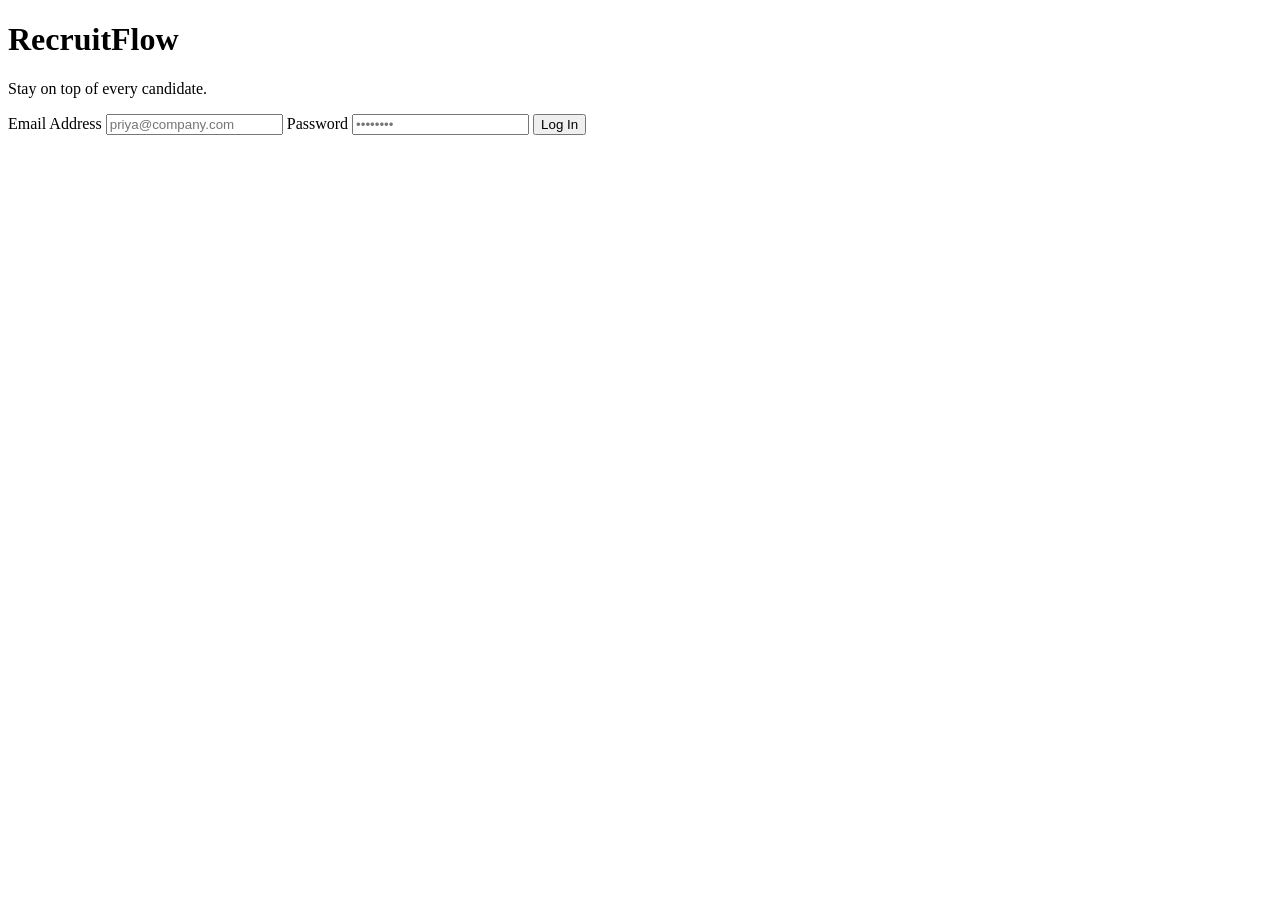
==== index.html @ 89f7e14b "Creating initial shell of website" ====
<!DOCTYPE html>
<html lang="en">
<head>
  <meta charset="UTF-8">
  <meta name="viewport" content="width=device-width, initial-scale=1.0">
  <title>RecruitFlow — Login</title>
  <link rel="stylesheet" href="css/style.css">
</head>
<body class="login-body">
  <div class="login-card">
    <h1 class="logo">RecruitFlow</h1>
    <p class="tagline">Stay on top of every candidate.</p>

    <form onsubmit="handleLogin(event)">
      <label for="email">Email Address</label>
      <input type="email" id="email" placeholder="priya@company.com" required>

      <label for="password">Password</label>
      <input type="password" id="password" placeholder="••••••••" required>

      <button type="submit" class="btn-primary">Log In</button>
    </form>
  </div>

  <script>
    function handleLogin(e) {
      e.preventDefault();
      // Placeholder: real authentication would go here
      window.location.href = "dashboard.html";
    }
  </script>
</body>
</html>
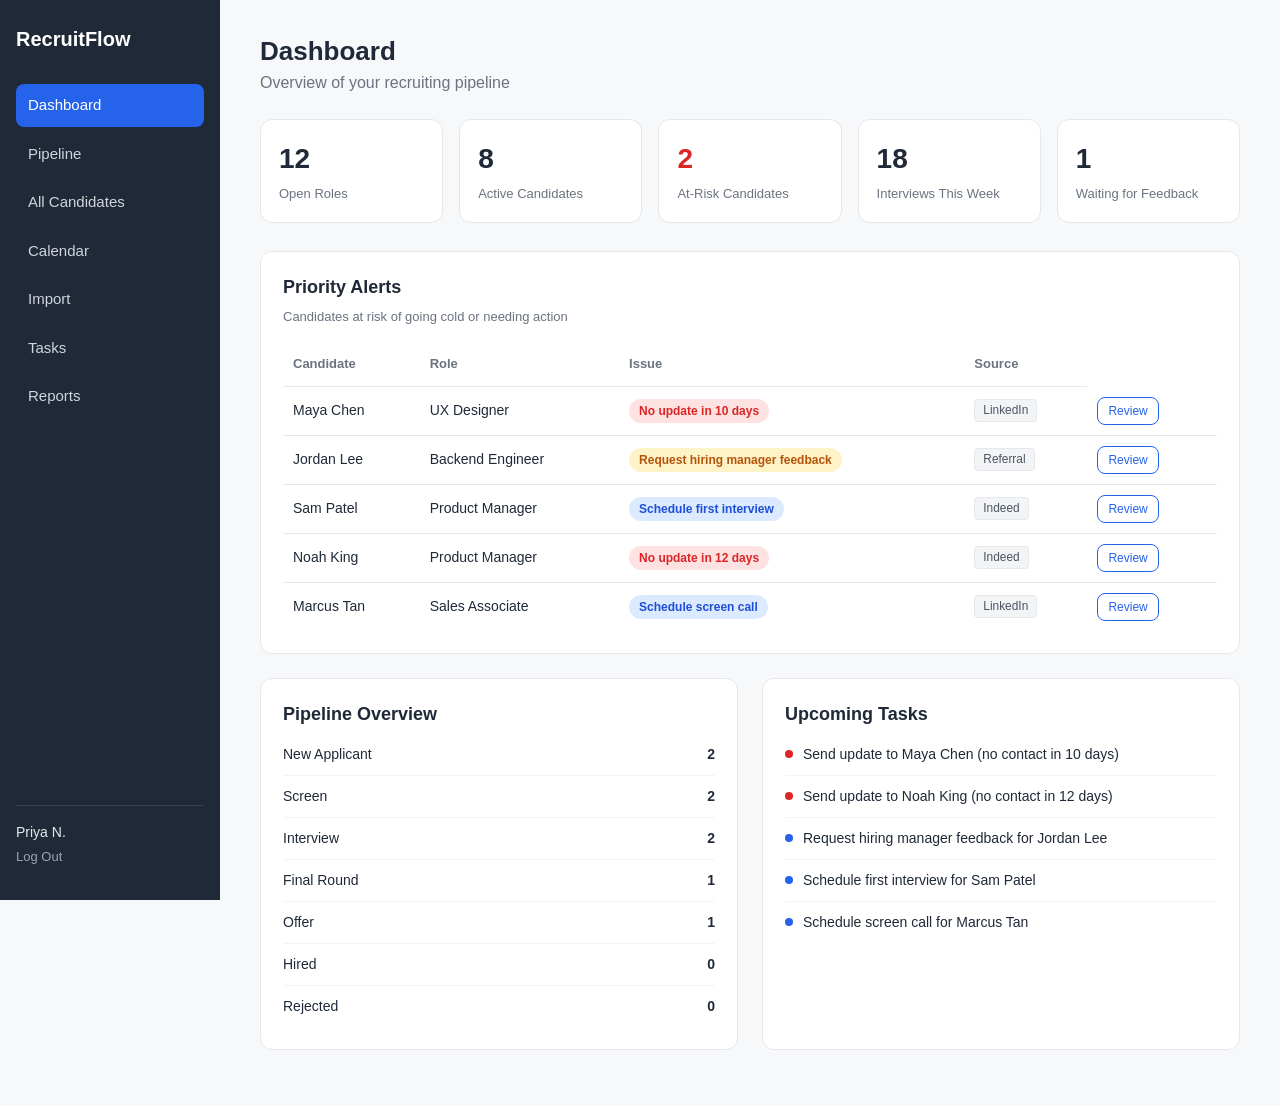
==== commit 4044fe8e: "Removed login page" ====
--- a/index.html
+++ b/index.html
@@ -2,32 +2,13 @@
 <html lang="en">
 <head>
   <meta charset="UTF-8">
-  <meta name="viewport" content="width=device-width, initial-scale=1.0">
-  <title>RecruitFlow — Login</title>
-  <link rel="stylesheet" href="css/style.css">
+  <meta http-equiv="refresh" content="0; url=dashboard.html">
+  <title>RecruitFlow</title>
+  <script>
+    window.location.href = "dashboard.html";
+  </script>
 </head>
-<body class="login-body">
-  <div class="login-card">
-    <h1 class="logo">RecruitFlow</h1>
-    <p class="tagline">Stay on top of every candidate.</p>
-
-    <form onsubmit="handleLogin(event)">
-      <label for="email">Email Address</label>
-      <input type="email" id="email" placeholder="priya@company.com" required>
-
-      <label for="password">Password</label>
-      <input type="password" id="password" placeholder="••••••••" required>
-
-      <button type="submit" class="btn-primary">Log In</button>
-    </form>
-  </div>
-
-  <script>
-    function handleLogin(e) {
-      e.preventDefault();
-      // Placeholder: real authentication would go here
-      window.location.href = "dashboard.html";
-    }
-  </script>
+<body>
+  <p>Redirecting to <a href="dashboard.html">Dashboard</a>...</p>
 </body>
 </html>
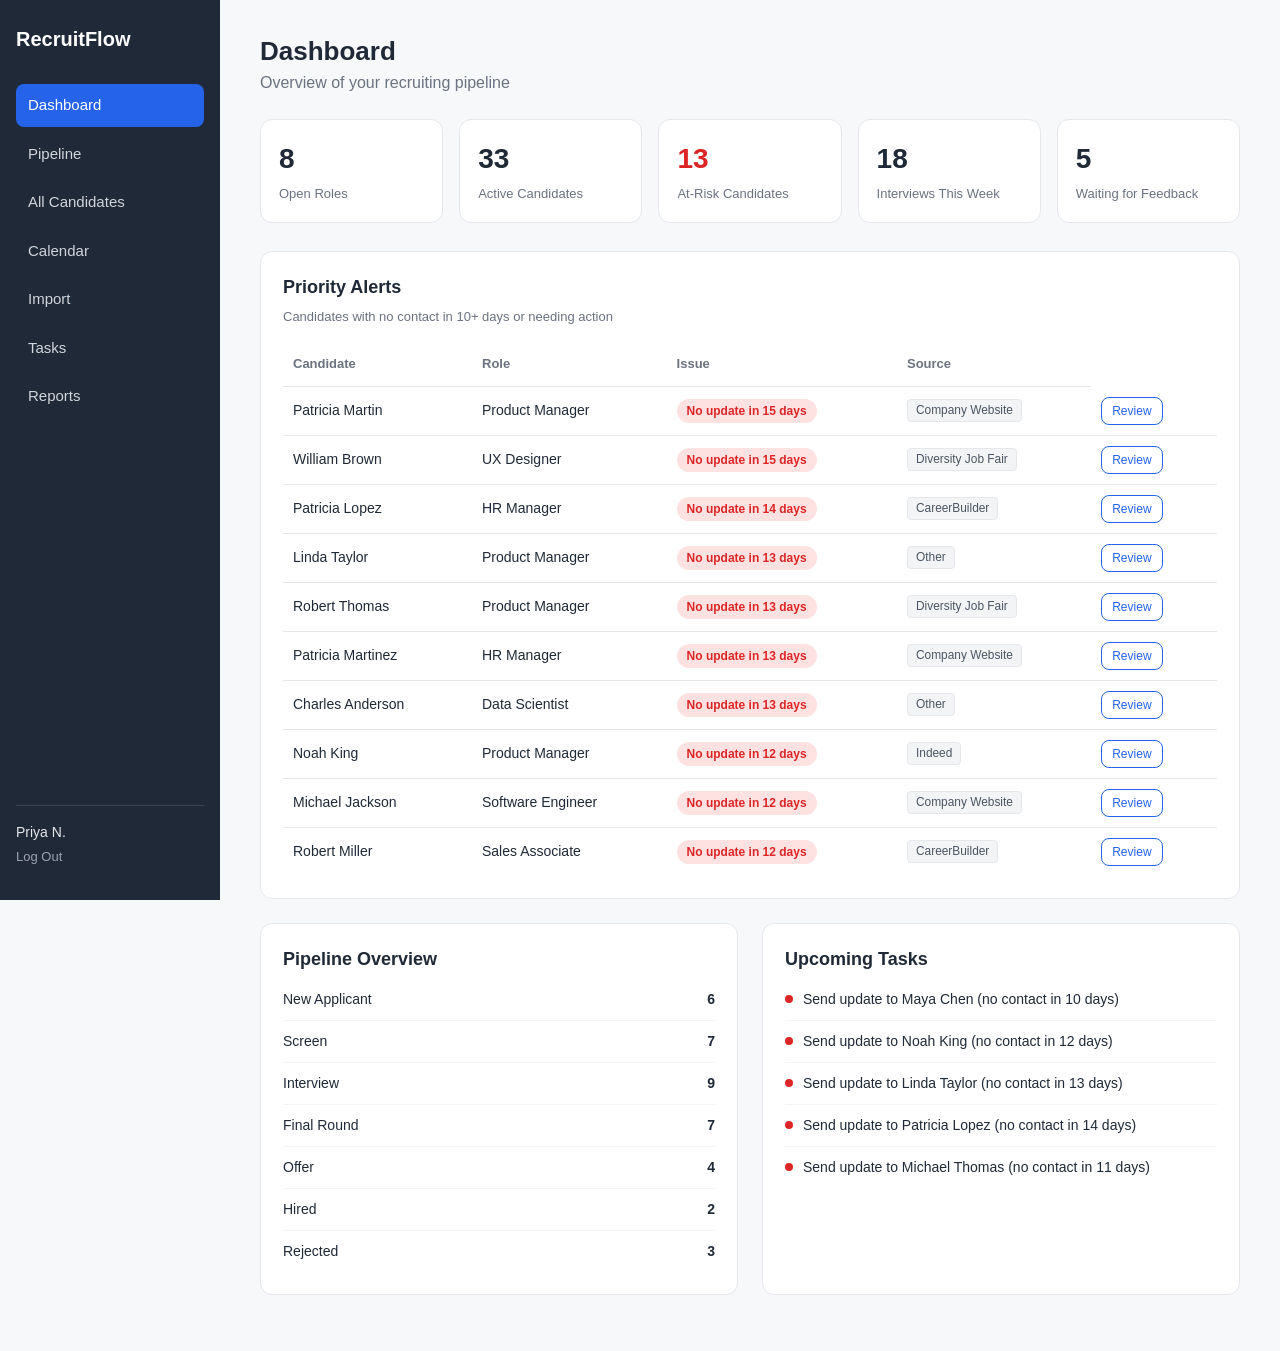
==== commit 78adf7d2: "Commented thoroughly on every file that needed comments, comments reference other files" ====
--- a/index.html
+++ b/index.html
@@ -1,14 +1,18 @@
+<!-- HTML5 document declaration and language set to English -->
 <!DOCTYPE html>
 <html lang="en">
+<!-- Head section: page metadata, title, and a redirect script -->
 <head>
   <meta charset="UTF-8">
   <meta http-equiv="refresh" content="0; url=dashboard.html">
   <title>RecruitFlow</title>
+  <!-- Inline script that immediately sends the user to the dashboard -->
   <script>
     window.location.href = "dashboard.html";
   </script>
 </head>
+<!-- Body: only shown briefly as a fallback if the redirect fails -->
 <body>
   <p>Redirecting to <a href="dashboard.html">Dashboard</a>...</p>
 </body>
-</html>+</html>
